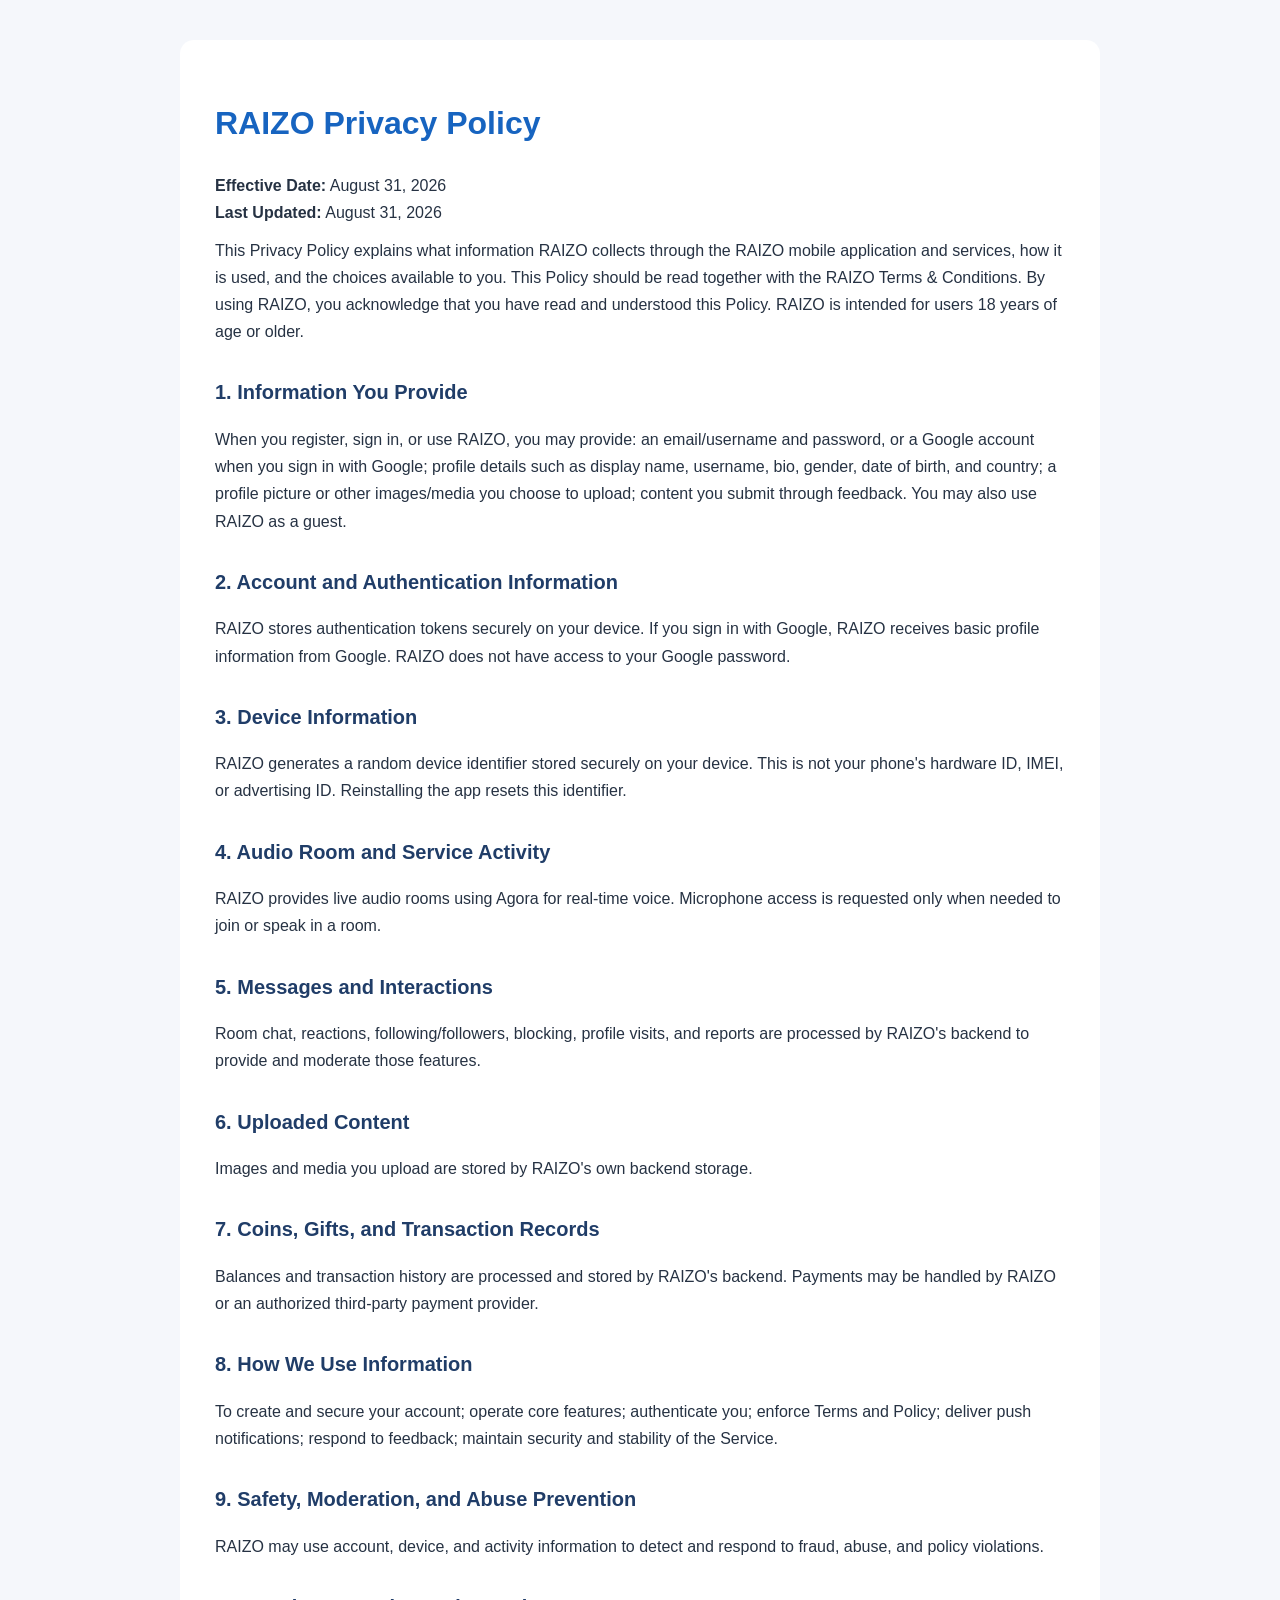
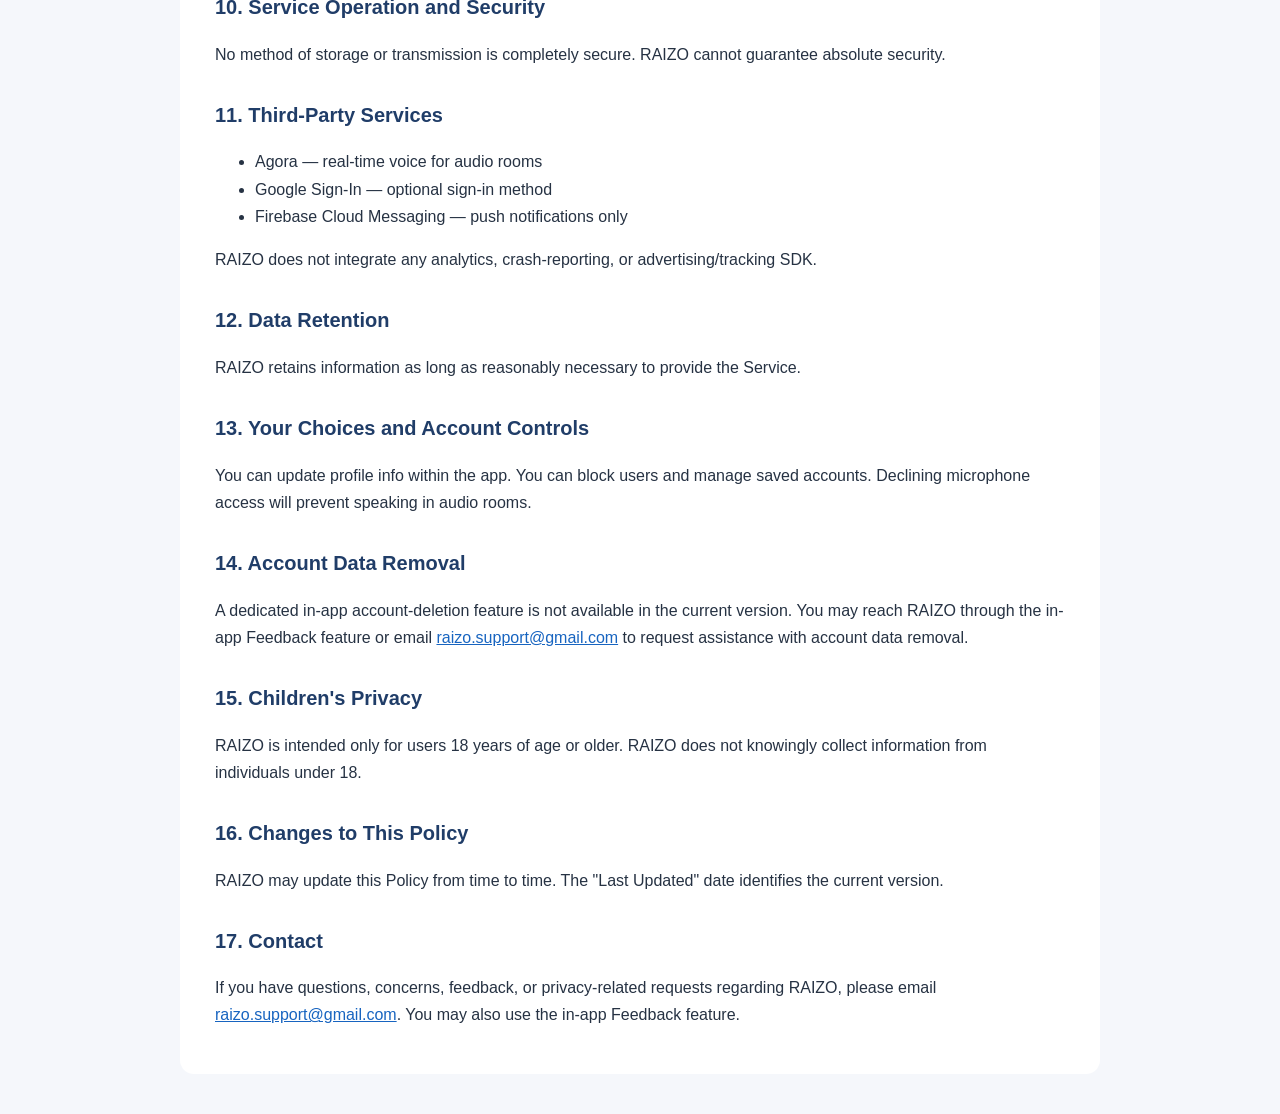
==== index.html @ 0b13e931 "Add RAIZO Privacy Policy HTML file This HTML file contains the RAIZO Privacy Policy, detailing user " ====
<!DOCTYPE html>
<html lang="en">
<head>
<meta charset="UTF-8">
<meta name="viewport" content="width=device-width, initial-scale=1">
<title>RAIZO Privacy Policy</title>
<style>
body{font-family:Arial,sans-serif;line-height:1.7;color:#263243;background:#f5f7fb;margin:0}
main{max-width:850px;margin:40px auto;padding:35px;background:white;border-radius:14px}
h1{color:#1764c0}h2{font-size:20px;color:#203d68;margin-top:30px}
p{margin:10px 0}a{color:#1764c0}
@media(max-width:600px){main{margin:0;padding:22px;border-radius:0}}
</style>
</head>
<body><main>
<h1>RAIZO Privacy Policy</h1>
<p><strong>Effective Date:</strong> August 31, 2026<br><strong>Last Updated:</strong> August 31, 2026</p>
<p>This Privacy Policy explains what information RAIZO collects through the RAIZO mobile application and services, how it is used, and the choices available to you. This Policy should be read together with the RAIZO Terms &amp; Conditions. By using RAIZO, you acknowledge that you have read and understood this Policy. RAIZO is intended for users 18 years of age or older.</p>
<h2>1. Information You Provide</h2>
<p>When you register, sign in, or use RAIZO, you may provide: an email/username and password, or a Google account when you sign in with Google; profile details such as display name, username, bio, gender, date of birth, and country; a profile picture or other images/media you choose to upload; content you submit through feedback. You may also use RAIZO as a guest.</p>
<h2>2. Account and Authentication Information</h2>
<p>RAIZO stores authentication tokens securely on your device. If you sign in with Google, RAIZO receives basic profile information from Google. RAIZO does not have access to your Google password.</p>
<h2>3. Device Information</h2>
<p>RAIZO generates a random device identifier stored securely on your device. This is not your phone's hardware ID, IMEI, or advertising ID. Reinstalling the app resets this identifier.</p>
<h2>4. Audio Room and Service Activity</h2>
<p>RAIZO provides live audio rooms using Agora for real-time voice. Microphone access is requested only when needed to join or speak in a room.</p>
<h2>5. Messages and Interactions</h2>
<p>Room chat, reactions, following/followers, blocking, profile visits, and reports are processed by RAIZO's backend to provide and moderate those features.</p>
<h2>6. Uploaded Content</h2>
<p>Images and media you upload are stored by RAIZO's own backend storage.</p>
<h2>7. Coins, Gifts, and Transaction Records</h2>
<p>Balances and transaction history are processed and stored by RAIZO's backend. Payments may be handled by RAIZO or an authorized third-party payment provider.</p>
<h2>8. How We Use Information</h2>
<p>To create and secure your account; operate core features; authenticate you; enforce Terms and Policy; deliver push notifications; respond to feedback; maintain security and stability of the Service.</p>
<h2>9. Safety, Moderation, and Abuse Prevention</h2>
<p>RAIZO may use account, device, and activity information to detect and respond to fraud, abuse, and policy violations.</p>
<h2>10. Service Operation and Security</h2>
<p>No method of storage or transmission is completely secure. RAIZO cannot guarantee absolute security.</p>
<h2>11. Third-Party Services</h2>
<ul><li>Agora — real-time voice for audio rooms</li><li>Google Sign-In — optional sign-in method</li><li>Firebase Cloud Messaging — push notifications only</li></ul>
<p>RAIZO does not integrate any analytics, crash-reporting, or advertising/tracking SDK.</p>
<h2>12. Data Retention</h2>
<p>RAIZO retains information as long as reasonably necessary to provide the Service.</p>
<h2>13. Your Choices and Account Controls</h2>
<p>You can update profile info within the app. You can block users and manage saved accounts. Declining microphone access will prevent speaking in audio rooms.</p>
<h2>14. Account Data Removal</h2>
<p>A dedicated in-app account-deletion feature is not available in the current version. You may reach RAIZO through the in-app Feedback feature or email <a href="mailto:raizo.support@gmail.com">raizo.support@gmail.com</a> to request assistance with account data removal.</p>
<h2>15. Children's Privacy</h2>
<p>RAIZO is intended only for users 18 years of age or older. RAIZO does not knowingly collect information from individuals under 18.</p>
<h2>16. Changes to This Policy</h2>
<p>RAIZO may update this Policy from time to time. The "Last Updated" date identifies the current version.</p>
<h2>17. Contact</h2>
<p>If you have questions, concerns, feedback, or privacy-related requests regarding RAIZO, please email <a href="mailto:raizo.support@gmail.com">raizo.support@gmail.com</a>. You may also use the in-app Feedback feature.</p>
</main></body></html>
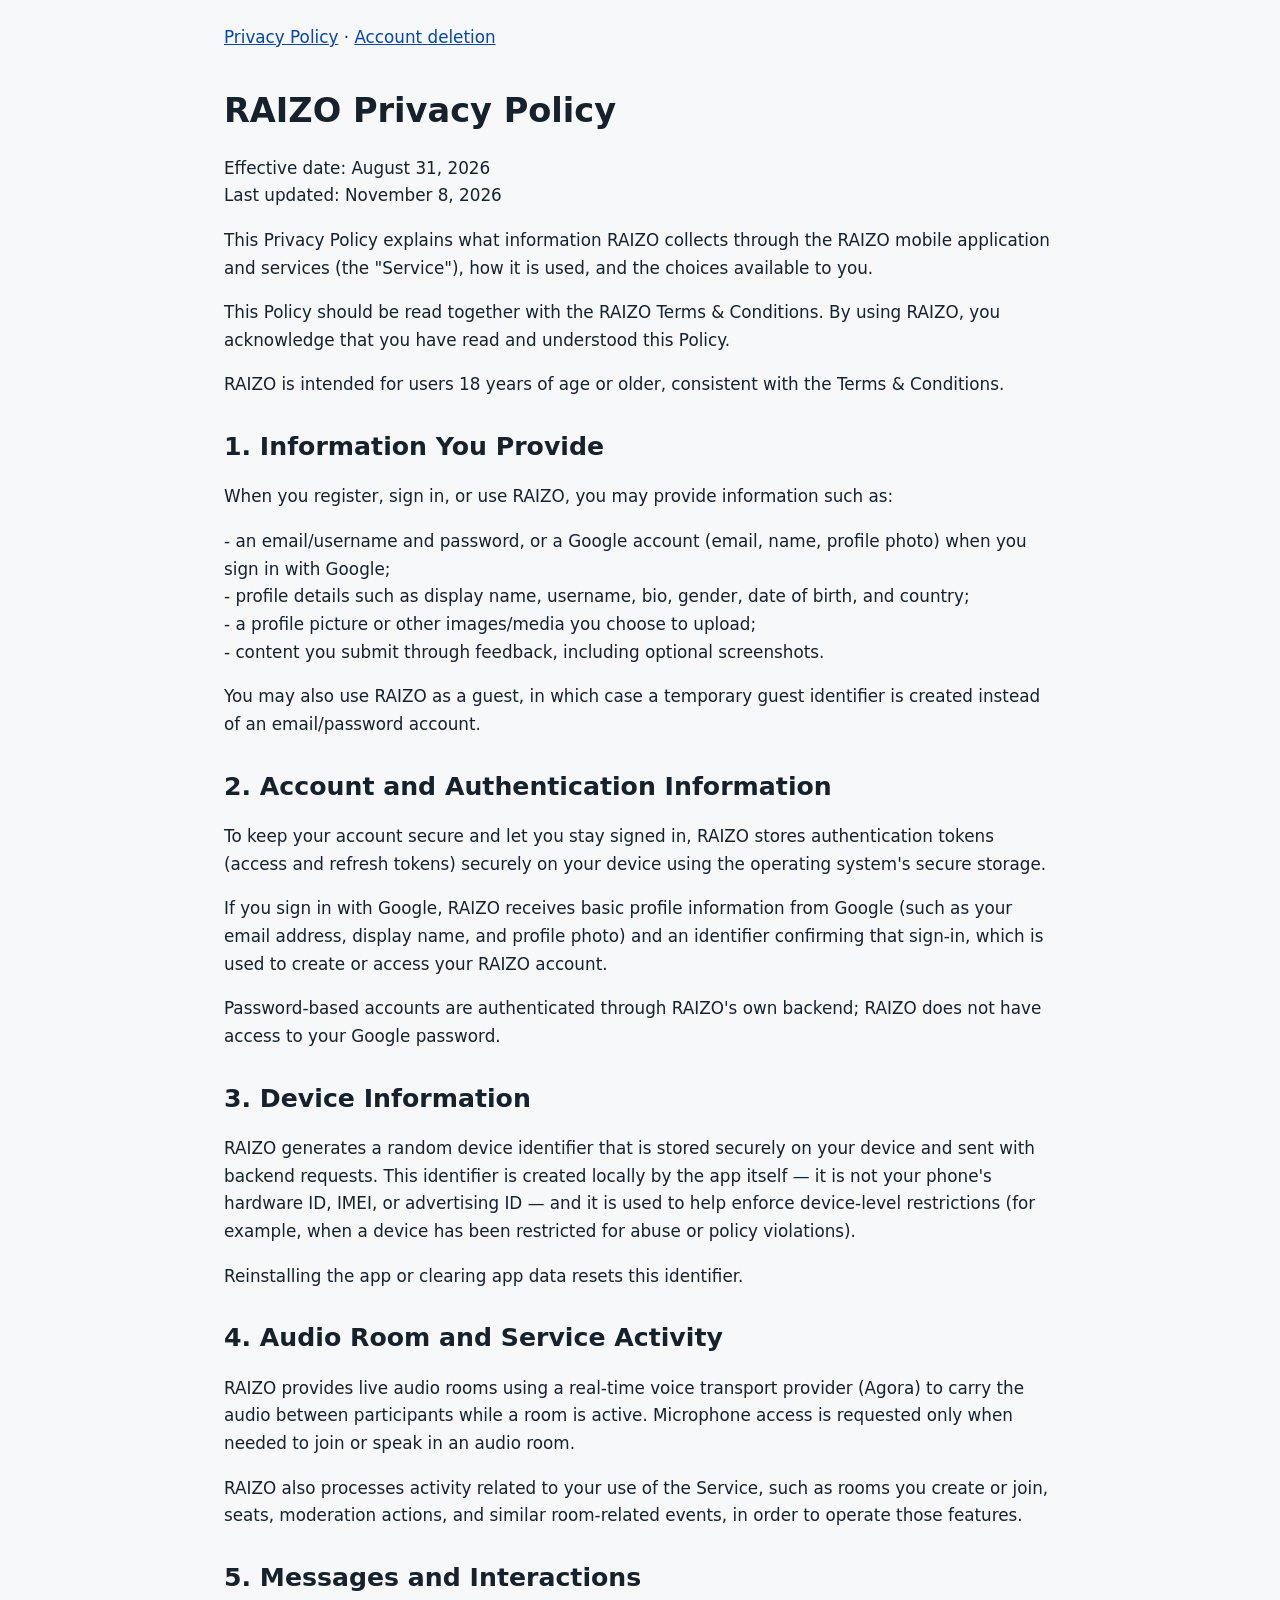
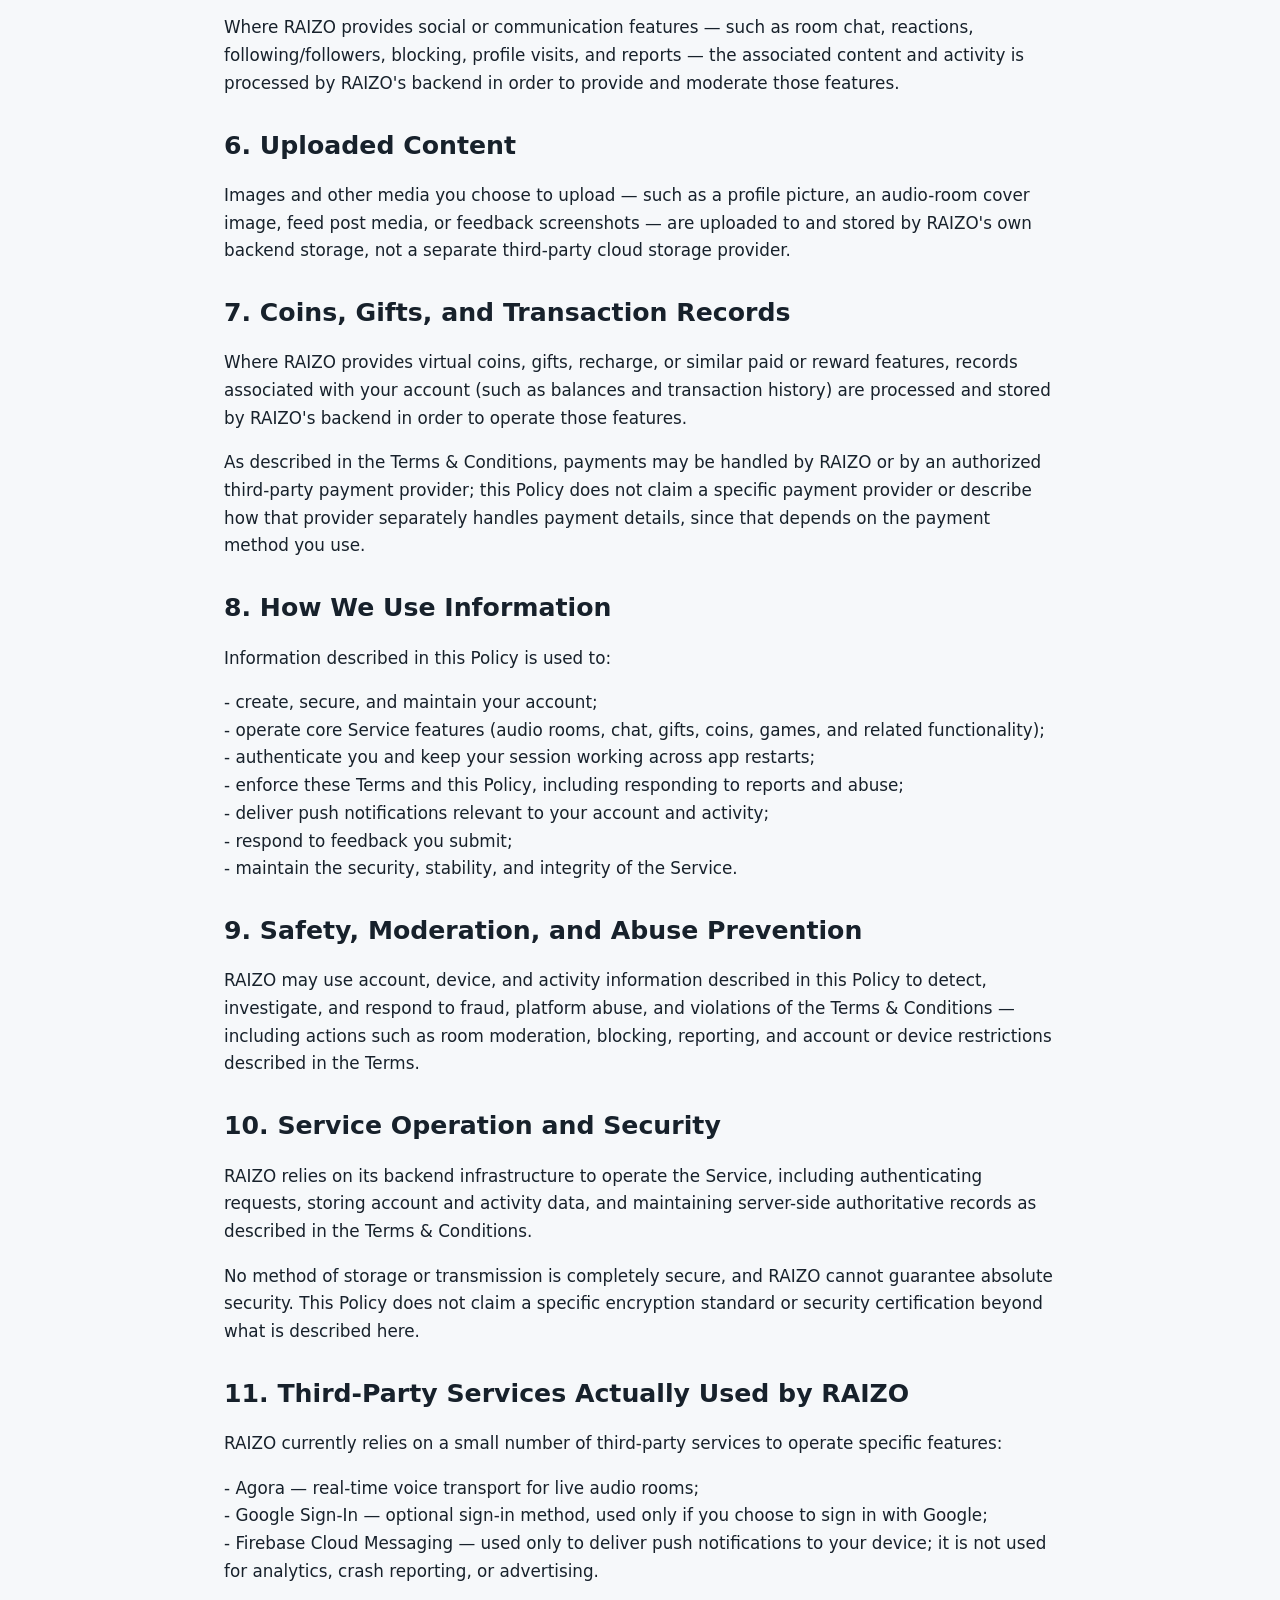
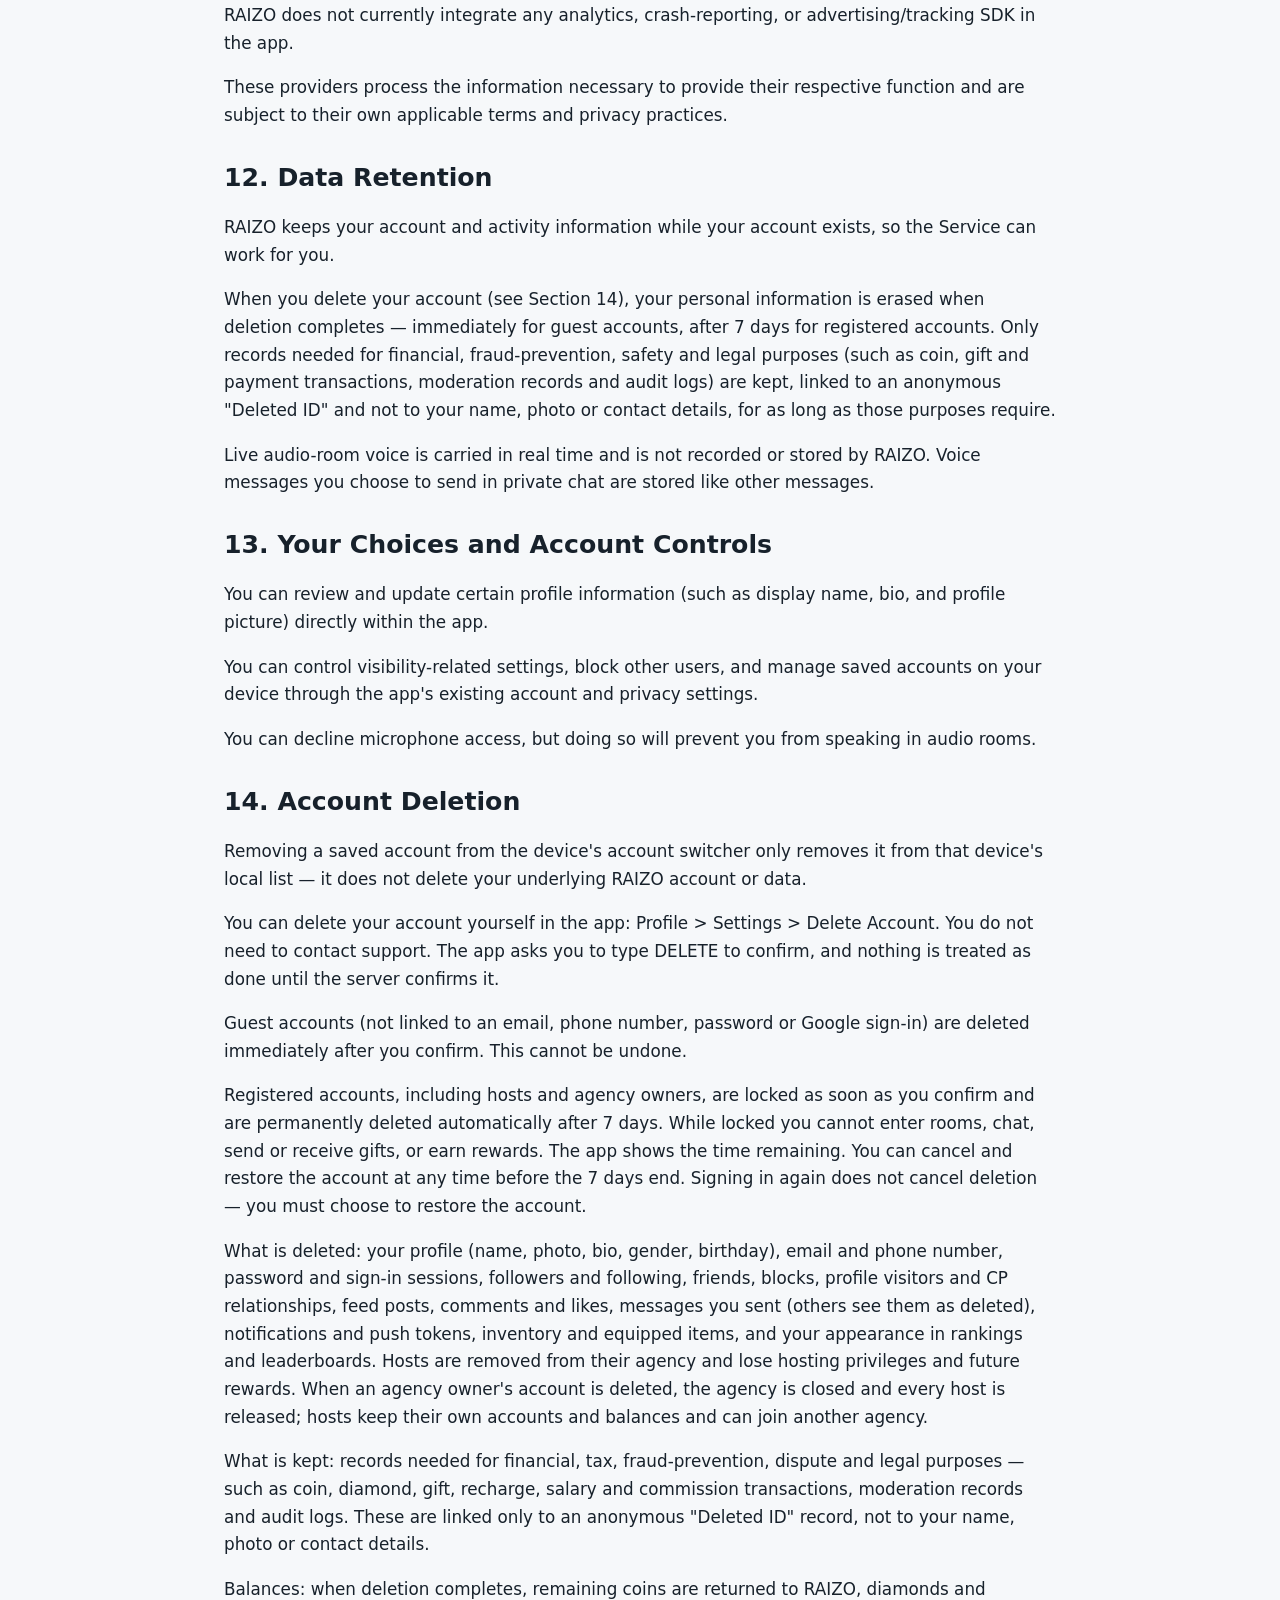
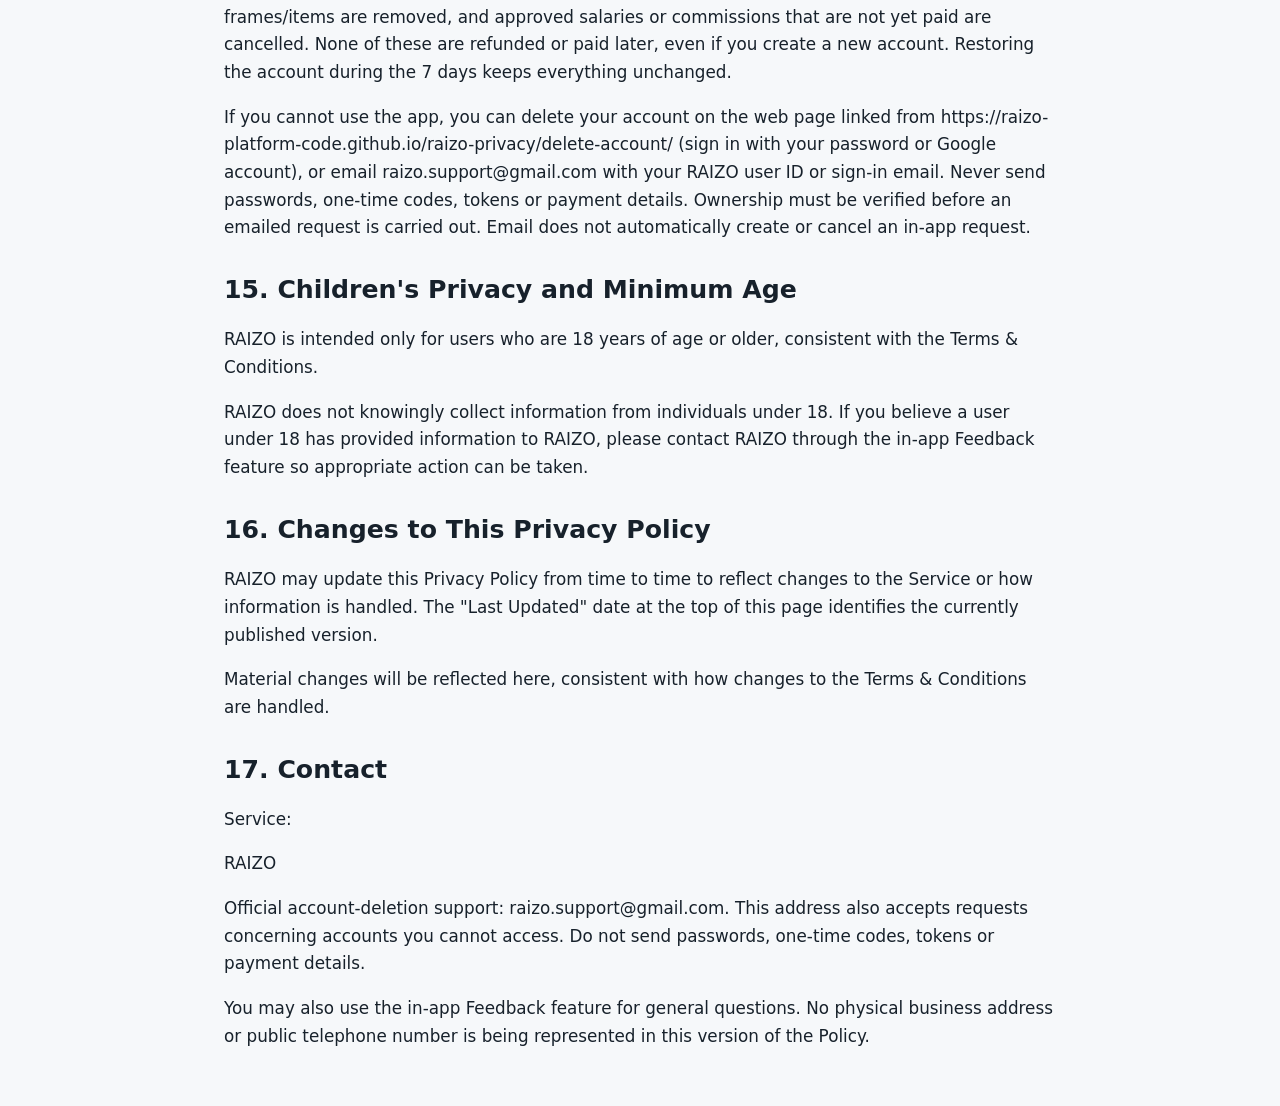
==== commit 8eedcde6: "Add files via upload" ====
--- a/index.html
+++ b/index.html
@@ -1,54 +1,55 @@
-<!DOCTYPE html>
-<html lang="en">
-<head>
-<meta charset="UTF-8">
-<meta name="viewport" content="width=device-width, initial-scale=1">
-<title>RAIZO Privacy Policy</title>
-<style>
-body{font-family:Arial,sans-serif;line-height:1.7;color:#263243;background:#f5f7fb;margin:0}
-main{max-width:850px;margin:40px auto;padding:35px;background:white;border-radius:14px}
-h1{color:#1764c0}h2{font-size:20px;color:#203d68;margin-top:30px}
-p{margin:10px 0}a{color:#1764c0}
-@media(max-width:600px){main{margin:0;padding:22px;border-radius:0}}
-</style>
-</head>
-<body><main>
-<h1>RAIZO Privacy Policy</h1>
-<p><strong>Effective Date:</strong> August 31, 2026<br><strong>Last Updated:</strong> August 31, 2026</p>
-<p>This Privacy Policy explains what information RAIZO collects through the RAIZO mobile application and services, how it is used, and the choices available to you. This Policy should be read together with the RAIZO Terms &amp; Conditions. By using RAIZO, you acknowledge that you have read and understood this Policy. RAIZO is intended for users 18 years of age or older.</p>
-<h2>1. Information You Provide</h2>
-<p>When you register, sign in, or use RAIZO, you may provide: an email/username and password, or a Google account when you sign in with Google; profile details such as display name, username, bio, gender, date of birth, and country; a profile picture or other images/media you choose to upload; content you submit through feedback. You may also use RAIZO as a guest.</p>
-<h2>2. Account and Authentication Information</h2>
-<p>RAIZO stores authentication tokens securely on your device. If you sign in with Google, RAIZO receives basic profile information from Google. RAIZO does not have access to your Google password.</p>
-<h2>3. Device Information</h2>
-<p>RAIZO generates a random device identifier stored securely on your device. This is not your phone's hardware ID, IMEI, or advertising ID. Reinstalling the app resets this identifier.</p>
-<h2>4. Audio Room and Service Activity</h2>
-<p>RAIZO provides live audio rooms using Agora for real-time voice. Microphone access is requested only when needed to join or speak in a room.</p>
-<h2>5. Messages and Interactions</h2>
-<p>Room chat, reactions, following/followers, blocking, profile visits, and reports are processed by RAIZO's backend to provide and moderate those features.</p>
-<h2>6. Uploaded Content</h2>
-<p>Images and media you upload are stored by RAIZO's own backend storage.</p>
-<h2>7. Coins, Gifts, and Transaction Records</h2>
-<p>Balances and transaction history are processed and stored by RAIZO's backend. Payments may be handled by RAIZO or an authorized third-party payment provider.</p>
-<h2>8. How We Use Information</h2>
-<p>To create and secure your account; operate core features; authenticate you; enforce Terms and Policy; deliver push notifications; respond to feedback; maintain security and stability of the Service.</p>
-<h2>9. Safety, Moderation, and Abuse Prevention</h2>
-<p>RAIZO may use account, device, and activity information to detect and respond to fraud, abuse, and policy violations.</p>
-<h2>10. Service Operation and Security</h2>
-<p>No method of storage or transmission is completely secure. RAIZO cannot guarantee absolute security.</p>
-<h2>11. Third-Party Services</h2>
-<ul><li>Agora — real-time voice for audio rooms</li><li>Google Sign-In — optional sign-in method</li><li>Firebase Cloud Messaging — push notifications only</li></ul>
-<p>RAIZO does not integrate any analytics, crash-reporting, or advertising/tracking SDK.</p>
-<h2>12. Data Retention</h2>
-<p>RAIZO retains information as long as reasonably necessary to provide the Service.</p>
-<h2>13. Your Choices and Account Controls</h2>
-<p>You can update profile info within the app. You can block users and manage saved accounts. Declining microphone access will prevent speaking in audio rooms.</p>
-<h2>14. Account Data Removal</h2>
-<p>A dedicated in-app account-deletion feature is not available in the current version. You may reach RAIZO through the in-app Feedback feature or email <a href="mailto:raizo.support@gmail.com">raizo.support@gmail.com</a> to request assistance with account data removal.</p>
-<h2>15. Children's Privacy</h2>
-<p>RAIZO is intended only for users 18 years of age or older. RAIZO does not knowingly collect information from individuals under 18.</p>
-<h2>16. Changes to This Policy</h2>
-<p>RAIZO may update this Policy from time to time. The "Last Updated" date identifies the current version.</p>
-<h2>17. Contact</h2>
-<p>If you have questions, concerns, feedback, or privacy-related requests regarding RAIZO, please email <a href="mailto:raizo.support@gmail.com">raizo.support@gmail.com</a>. You may also use the in-app Feedback feature.</p>
+<!doctype html>
+<html lang="en"><head><meta charset="utf-8"><meta name="viewport" content="width=device-width, initial-scale=1">
+<meta name="referrer" content="no-referrer">
+<meta http-equiv="Content-Security-Policy" content="default-src 'none'; style-src 'self'; img-src 'none'; connect-src 'none'; form-action 'none'; base-uri 'none'">
+<title>Privacy Policy | RAIZO</title><link rel="stylesheet" href="styles.css"></head>
+<body><main><nav aria-label="Legal pages"><a href="index.html">Privacy Policy</a> · <a href="delete-account/">Account deletion</a></nav>
+<h1>RAIZO Privacy Policy</h1><p>Effective date: August 31, 2026<br>Last updated: November 8, 2026</p><p>This Privacy Policy explains what information RAIZO collects through the RAIZO mobile application and services (the "Service"), how it is used, and the choices available to you.</p>
+<p>This Policy should be read together with the RAIZO Terms &amp; Conditions. By using RAIZO, you acknowledge that you have read and understood this Policy.</p>
+<p>RAIZO is intended for users 18 years of age or older, consistent with the Terms &amp; Conditions.</p>
+<section id="section-1"><h2>1. Information You Provide</h2><p>When you register, sign in, or use RAIZO, you may provide information such as:</p>
+<p>- an email/username and password, or a Google account (email, name, profile photo) when you sign in with Google;<br>- profile details such as display name, username, bio, gender, date of birth, and country;<br>- a profile picture or other images/media you choose to upload;<br>- content you submit through feedback, including optional screenshots.</p>
+<p>You may also use RAIZO as a guest, in which case a temporary guest identifier is created instead of an email/password account.</p></section>
+<section id="section-2"><h2>2. Account and Authentication Information</h2><p>To keep your account secure and let you stay signed in, RAIZO stores authentication tokens (access and refresh tokens) securely on your device using the operating system's secure storage.</p>
+<p>If you sign in with Google, RAIZO receives basic profile information from Google (such as your email address, display name, and profile photo) and an identifier confirming that sign-in, which is used to create or access your RAIZO account.</p>
+<p>Password-based accounts are authenticated through RAIZO's own backend; RAIZO does not have access to your Google password.</p></section>
+<section id="section-3"><h2>3. Device Information</h2><p>RAIZO generates a random device identifier that is stored securely on your device and sent with backend requests. This identifier is created locally by the app itself — it is not your phone's hardware ID, IMEI, or advertising ID — and it is used to help enforce device-level restrictions (for example, when a device has been restricted for abuse or policy violations).</p>
+<p>Reinstalling the app or clearing app data resets this identifier.</p></section>
+<section id="section-4"><h2>4. Audio Room and Service Activity</h2><p>RAIZO provides live audio rooms using a real-time voice transport provider (Agora) to carry the audio between participants while a room is active. Microphone access is requested only when needed to join or speak in an audio room.</p>
+<p>RAIZO also processes activity related to your use of the Service, such as rooms you create or join, seats, moderation actions, and similar room-related events, in order to operate those features.</p></section>
+<section id="section-5"><h2>5. Messages and Interactions</h2><p>Where RAIZO provides social or communication features — such as room chat, reactions, following/followers, blocking, profile visits, and reports — the associated content and activity is processed by RAIZO's backend in order to provide and moderate those features.</p></section>
+<section id="section-6"><h2>6. Uploaded Content</h2><p>Images and other media you choose to upload — such as a profile picture, an audio-room cover image, feed post media, or feedback screenshots — are uploaded to and stored by RAIZO's own backend storage, not a separate third-party cloud storage provider.</p></section>
+<section id="section-7"><h2>7. Coins, Gifts, and Transaction Records</h2><p>Where RAIZO provides virtual coins, gifts, recharge, or similar paid or reward features, records associated with your account (such as balances and transaction history) are processed and stored by RAIZO's backend in order to operate those features.</p>
+<p>As described in the Terms &amp; Conditions, payments may be handled by RAIZO or by an authorized third-party payment provider; this Policy does not claim a specific payment provider or describe how that provider separately handles payment details, since that depends on the payment method you use.</p></section>
+<section id="section-8"><h2>8. How We Use Information</h2><p>Information described in this Policy is used to:</p>
+<p>- create, secure, and maintain your account;<br>- operate core Service features (audio rooms, chat, gifts, coins, games, and related functionality);<br>- authenticate you and keep your session working across app restarts;<br>- enforce these Terms and this Policy, including responding to reports and abuse;<br>- deliver push notifications relevant to your account and activity;<br>- respond to feedback you submit;<br>- maintain the security, stability, and integrity of the Service.</p></section>
+<section id="section-9"><h2>9. Safety, Moderation, and Abuse Prevention</h2><p>RAIZO may use account, device, and activity information described in this Policy to detect, investigate, and respond to fraud, platform abuse, and violations of the Terms &amp; Conditions — including actions such as room moderation, blocking, reporting, and account or device restrictions described in the Terms.</p></section>
+<section id="section-10"><h2>10. Service Operation and Security</h2><p>RAIZO relies on its backend infrastructure to operate the Service, including authenticating requests, storing account and activity data, and maintaining server-side authoritative records as described in the Terms &amp; Conditions.</p>
+<p>No method of storage or transmission is completely secure, and RAIZO cannot guarantee absolute security. This Policy does not claim a specific encryption standard or security certification beyond what is described here.</p></section>
+<section id="section-11"><h2>11. Third-Party Services Actually Used by RAIZO</h2><p>RAIZO currently relies on a small number of third-party services to operate specific features:</p>
+<p>- Agora — real-time voice transport for live audio rooms;<br>- Google Sign-In — optional sign-in method, used only if you choose to sign in with Google;<br>- Firebase Cloud Messaging — used only to deliver push notifications to your device; it is not used for analytics, crash reporting, or advertising.</p>
+<p>RAIZO does not currently integrate any analytics, crash-reporting, or advertising/tracking SDK in the app.</p>
+<p>These providers process the information necessary to provide their respective function and are subject to their own applicable terms and privacy practices.</p></section>
+<section id="section-12"><h2>12. Data Retention</h2><p>RAIZO keeps your account and activity information while your account exists, so the Service can work for you.</p>
+<p>When you delete your account (see Section 14), your personal information is erased when deletion completes — immediately for guest accounts, after 7 days for registered accounts. Only records needed for financial, fraud-prevention, safety and legal purposes (such as coin, gift and payment transactions, moderation records and audit logs) are kept, linked to an anonymous "Deleted ID" and not to your name, photo or contact details, for as long as those purposes require.</p>
+<p>Live audio-room voice is carried in real time and is not recorded or stored by RAIZO. Voice messages you choose to send in private chat are stored like other messages.</p></section>
+<section id="section-13"><h2>13. Your Choices and Account Controls</h2><p>You can review and update certain profile information (such as display name, bio, and profile picture) directly within the app.</p>
+<p>You can control visibility-related settings, block other users, and manage saved accounts on your device through the app's existing account and privacy settings.</p>
+<p>You can decline microphone access, but doing so will prevent you from speaking in audio rooms.</p></section>
+<section id="section-14"><h2>14. Account Deletion</h2><p>Removing a saved account from the device's account switcher only removes it from that device's local list — it does not delete your underlying RAIZO account or data.</p>
+<p>You can delete your account yourself in the app: Profile &gt; Settings &gt; Delete Account. You do not need to contact support. The app asks you to type DELETE to confirm, and nothing is treated as done until the server confirms it.</p>
+<p>Guest accounts (not linked to an email, phone number, password or Google sign-in) are deleted immediately after you confirm. This cannot be undone.</p>
+<p>Registered accounts, including hosts and agency owners, are locked as soon as you confirm and are permanently deleted automatically after 7 days. While locked you cannot enter rooms, chat, send or receive gifts, or earn rewards. The app shows the time remaining. You can cancel and restore the account at any time before the 7 days end. Signing in again does not cancel deletion — you must choose to restore the account.</p>
+<p>What is deleted: your profile (name, photo, bio, gender, birthday), email and phone number, password and sign-in sessions, followers and following, friends, blocks, profile visitors and CP relationships, feed posts, comments and likes, messages you sent (others see them as deleted), notifications and push tokens, inventory and equipped items, and your appearance in rankings and leaderboards. Hosts are removed from their agency and lose hosting privileges and future rewards. When an agency owner's account is deleted, the agency is closed and every host is released; hosts keep their own accounts and balances and can join another agency.</p>
+<p>What is kept: records needed for financial, tax, fraud-prevention, dispute and legal purposes — such as coin, diamond, gift, recharge, salary and commission transactions, moderation records and audit logs. These are linked only to an anonymous "Deleted ID" record, not to your name, photo or contact details.</p>
+<p>Balances: when deletion completes, remaining coins are returned to RAIZO, diamonds and frames/items are removed, and approved salaries or commissions that are not yet paid are cancelled. None of these are refunded or paid later, even if you create a new account. Restoring the account during the 7 days keeps everything unchanged.</p>
+<p>If you cannot use the app, you can delete your account on the web page linked from https://raizo-platform-code.github.io/raizo-privacy/delete-account/ (sign in with your password or Google account), or email raizo.support@gmail.com with your RAIZO user ID or sign-in email. Never send passwords, one-time codes, tokens or payment details. Ownership must be verified before an emailed request is carried out. Email does not automatically create or cancel an in-app request.</p></section>
+<section id="section-15"><h2>15. Children's Privacy and Minimum Age</h2><p>RAIZO is intended only for users who are 18 years of age or older, consistent with the Terms &amp; Conditions.</p>
+<p>RAIZO does not knowingly collect information from individuals under 18. If you believe a user under 18 has provided information to RAIZO, please contact RAIZO through the in-app Feedback feature so appropriate action can be taken.</p></section>
+<section id="section-16"><h2>16. Changes to This Privacy Policy</h2><p>RAIZO may update this Privacy Policy from time to time to reflect changes to the Service or how information is handled. The "Last Updated" date at the top of this page identifies the currently published version.</p>
+<p>Material changes will be reflected here, consistent with how changes to the Terms &amp; Conditions are handled.</p></section>
+<section id="section-17"><h2>17. Contact</h2><p>Service:</p>
+<p>RAIZO</p>
+<p>Official account-deletion support: raizo.support@gmail.com. This address also accepts requests concerning accounts you cannot access. Do not send passwords, one-time codes, tokens or payment details.</p>
+<p>You may also use the in-app Feedback feature for general questions. No physical business address or public telephone number is being represented in this version of the Policy.</p></section>
 </main></body></html>
--- a/styles.css
+++ b/styles.css
@@ -0,0 +1 @@
+body{font:1.05rem/1.65 system-ui,sans-serif;color:#17212b;background:#f6f8fa;margin:0}main{max-width:52rem;margin:auto;padding:1.5rem}h1,h2{line-height:1.25}section{margin:2rem 0}a{color:#0645ad;overflow-wrap:anywhere}nav{padding-bottom:1rem}a:focus-visible{outline:3px solid #905500;outline-offset:3px}
